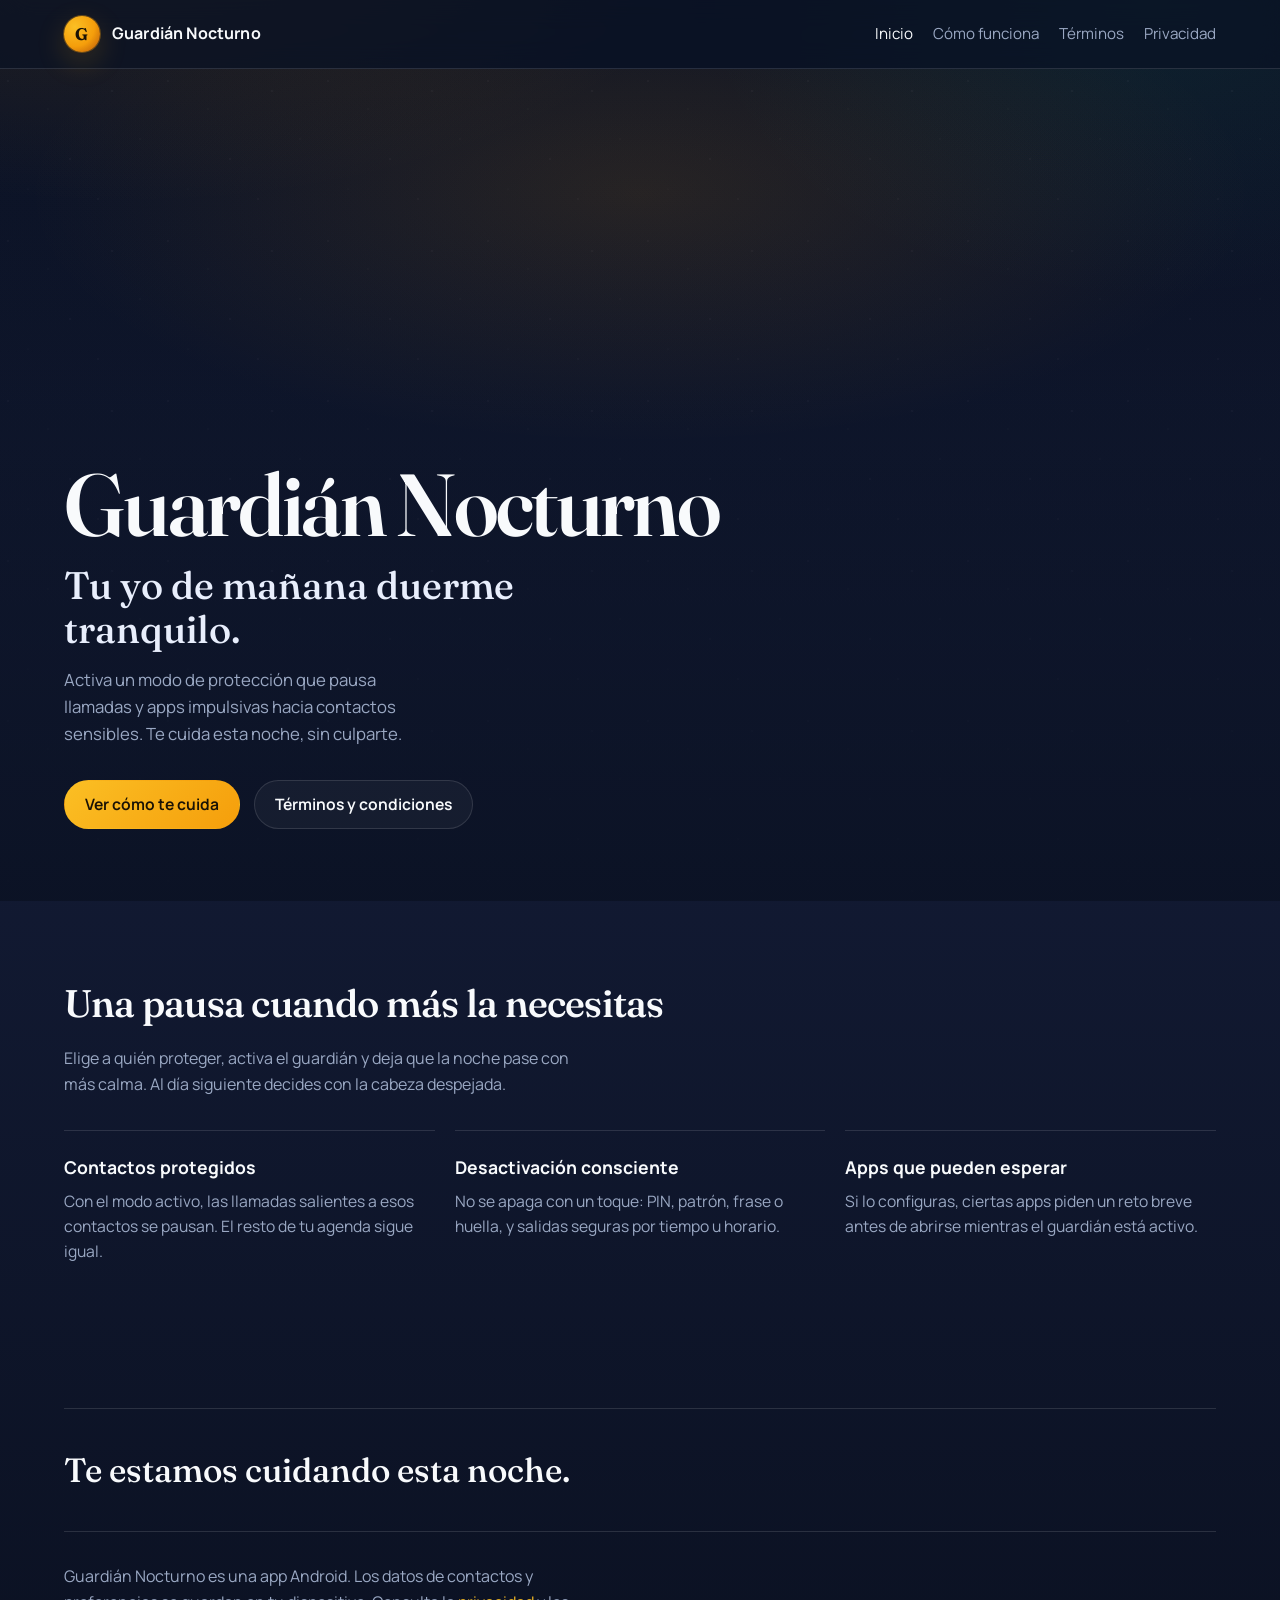
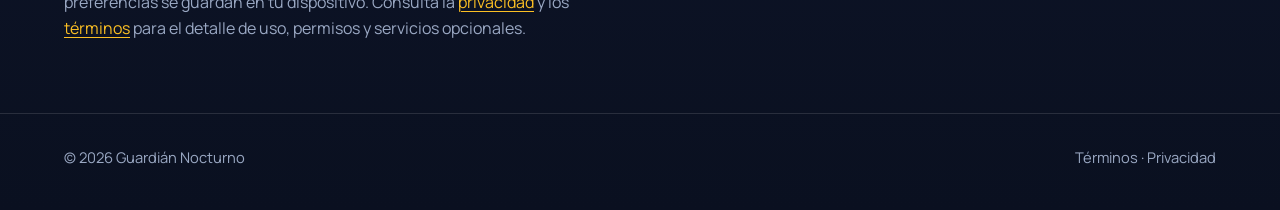
==== index.html @ 55199d0d "Publicar sitio Guardián Nocturno (inicio, términos, privacidad) Co-authored-by: Cursor <cursoragent@" ====
<!DOCTYPE html>
<html lang="es">
<head>
    <meta charset="utf-8" />
    <meta name="viewport" content="width=device-width, initial-scale=1" />
    <title>Guardián Nocturno — Tu yo de mañana duerme tranquilo</title>
    <meta
        name="description"
        content="Guardián Nocturno pausa llamadas y apps impulsivas hacia contactos sensibles durante la noche. Cuidado, sin sermones."
    />
    <link rel="preconnect" href="https://fonts.googleapis.com" />
    <link rel="preconnect" href="https://fonts.gstatic.com" crossorigin />
    <link
        href="https://fonts.googleapis.com/css2?family=Fraunces:opsz,wght@9..144,500;9..144,600&family=Manrope:wght@400;500;650;700&display=swap"
        rel="stylesheet"
    />
    <link rel="stylesheet" href="styles.css" />
</head>
<body>
    <header class="site-header">
        <nav class="nav" aria-label="Principal">
            <a class="brand" href="index.html">
                <span class="brand-mark" aria-hidden="true">G</span>
                <span>Guardián Nocturno</span>
            </a>
            <ul class="nav-links">
                <li><a href="index.html" aria-current="page">Inicio</a></li>
                <li><a href="#como-funciona">Cómo funciona</a></li>
                <li><a href="terminos.html">Términos</a></li>
                <li><a href="privacidad.html">Privacidad</a></li>
            </ul>
        </nav>
    </header>

    <main>
        <section class="hero" aria-label="Presentación">
            <div class="hero-atmosphere" aria-hidden="true"></div>
            <div class="hero-inner">
                <p class="hero-brand">Guardián Nocturno</p>
                <h1 class="hero-title">Tu yo de mañana duerme tranquilo.</h1>
                <p class="hero-lead">
                    Activa un modo de protección que pausa llamadas y apps impulsivas
                    hacia contactos sensibles. Te cuida esta noche, sin culparte.
                </p>
                <div class="cta-row">
                    <a class="button button-primary" href="#como-funciona">Ver cómo te cuida</a>
                    <a class="button button-ghost" href="terminos.html">Términos y condiciones</a>
                </div>
            </div>
        </section>

        <section class="section" id="como-funciona">
            <h2 class="section-title">Una pausa cuando más la necesitas</h2>
            <p class="section-lead">
                Elige a quién proteger, activa el guardián y deja que la noche pase
                con más calma. Al día siguiente decides con la cabeza despejada.
            </p>
            <div class="feature-grid">
                <article class="feature">
                    <h3>Contactos protegidos</h3>
                    <p>
                        Con el modo activo, las llamadas salientes a esos contactos
                        se pausan. El resto de tu agenda sigue igual.
                    </p>
                </article>
                <article class="feature">
                    <h3>Desactivación consciente</h3>
                    <p>
                        No se apaga con un toque: PIN, patrón, frase o huella, y
                        salidas seguras por tiempo u horario.
                    </p>
                </article>
                <article class="feature">
                    <h3>Apps que pueden esperar</h3>
                    <p>
                        Si lo configuras, ciertas apps piden un reto breve antes
                        de abrirse mientras el guardián está activo.
                    </p>
                </article>
            </div>
        </section>

        <section class="section">
            <p class="quote">Te estamos cuidando esta noche.</p>
            <p class="section-lead" style="margin-top: 2rem; margin-bottom: 0;">
                Guardián Nocturno es una app Android. Los datos de contactos y
                preferencias se guardan en tu dispositivo. Consulta la
                <a href="privacidad.html">privacidad</a> y los
                <a href="terminos.html">términos</a> para el detalle de uso,
                permisos y servicios opcionales.
            </p>
        </section>
    </main>

    <footer class="site-footer">
        <div class="footer-inner">
            <span>© <span id="year"></span> Guardián Nocturno</span>
            <span>
                <a href="terminos.html">Términos</a>
                ·
                <a href="privacidad.html">Privacidad</a>
            </span>
        </div>
    </footer>
    <script>
        document.getElementById("year").textContent = String(new Date().getFullYear());
    </script>
</body>
</html>
---- styles.css ----
:root {
    --night: #0b1224;
    --night-mid: #121a33;
    --night-soft: #1c2744;
    --amber: #f59e0b;
    --amber-soft: #fbbf24;
    --text: #f8fafc;
    --muted: #9aa8c3;
    --line: rgba(248, 250, 252, 0.12);
    --success: #34d399;
    --font-display: "Fraunces", Georgia, serif;
    --font-body: "Manrope", "Segoe UI", sans-serif;
    --max: 72rem;
    --radius: 1.25rem;
}

*,
*::before,
*::after {
    box-sizing: border-box;
}

html {
    scroll-behavior: smooth;
}

body {
    margin: 0;
    min-height: 100vh;
    color: var(--text);
    font-family: var(--font-body);
    background:
        radial-gradient(1200px 700px at 10% -10%, rgba(245, 158, 11, 0.16), transparent 55%),
        radial-gradient(900px 600px at 90% 0%, rgba(52, 211, 153, 0.08), transparent 50%),
        linear-gradient(180deg, var(--night) 0%, var(--night-mid) 45%, #0a1020 100%);
    line-height: 1.6;
}

img {
    max-width: 100%;
    display: block;
}

a {
    color: var(--amber-soft);
    text-decoration-thickness: 1px;
    text-underline-offset: 0.18em;
}

a:hover {
    color: #fff;
}

.site-header {
    position: sticky;
    top: 0;
    z-index: 20;
    backdrop-filter: blur(14px);
    background: rgba(11, 18, 36, 0.72);
    border-bottom: 1px solid var(--line);
}

.nav {
    width: min(100% - 2rem, var(--max));
    margin: 0 auto;
    min-height: 4.25rem;
    display: flex;
    align-items: center;
    justify-content: space-between;
    gap: 1rem;
}

.brand {
    display: inline-flex;
    align-items: center;
    gap: 0.75rem;
    color: var(--text);
    text-decoration: none;
    font-weight: 700;
    letter-spacing: 0.01em;
}

.brand-mark {
    width: 2.25rem;
    height: 2.25rem;
    border-radius: 999px;
    display: grid;
    place-items: center;
    background: radial-gradient(circle at 30% 30%, var(--amber-soft), var(--amber) 55%, #b45309);
    color: #1a1205;
    font-family: var(--font-display);
    font-size: 1.05rem;
    box-shadow: 0 0 0 1px rgba(245, 158, 11, 0.35), 0 10px 30px rgba(245, 158, 11, 0.2);
}

.nav-links {
    display: flex;
    align-items: center;
    gap: 1.25rem;
    list-style: none;
    margin: 0;
    padding: 0;
}

.nav-links a {
    color: var(--muted);
    text-decoration: none;
    font-size: 0.95rem;
}

.nav-links a:hover,
.nav-links a[aria-current="page"] {
    color: var(--text);
}

.hero {
    position: relative;
    overflow: hidden;
    min-height: calc(100vh - 4.25rem);
    display: grid;
    align-items: end;
}

.hero-atmosphere {
    position: absolute;
    inset: 0;
    background:
        linear-gradient(180deg, transparent 0%, rgba(11, 18, 36, 0.2) 40%, rgba(11, 18, 36, 0.92) 100%),
        radial-gradient(ellipse 80% 50% at 50% 15%, rgba(245, 158, 11, 0.12), transparent 60%),
        url("data:image/svg+xml,%3Csvg xmlns='http://www.w3.org/2000/svg' width='160' height='160' viewBox='0 0 160 160'%3E%3Cg fill='%23f8fafc' fill-opacity='0.035'%3E%3Ccircle cx='8' cy='12' r='1'/%3E%3Ccircle cx='48' cy='40' r='0.8'/%3E%3Ccircle cx='112' cy='22' r='1.1'/%3E%3Ccircle cx='140' cy='70' r='0.7'/%3E%3Ccircle cx='70' cy='90' r='0.9'/%3E%3Ccircle cx='28' cy='120' r='0.6'/%3E%3Ccircle cx='98' cy='130' r='1'/%3E%3C/g%3E%3C/svg%3E");
    animation: drift 18s ease-in-out infinite alternate;
}

@keyframes drift {
    from {
        transform: scale(1) translateY(0);
    }
    to {
        transform: scale(1.04) translateY(-1.5%);
    }
}

.hero-inner {
    position: relative;
    width: min(100% - 2rem, var(--max));
    margin: 0 auto;
    padding: 5rem 0 4.5rem;
}

.hero-brand {
    margin: 0 0 1rem;
    font-family: var(--font-display);
    font-size: clamp(3rem, 8vw, 5.5rem);
    line-height: 0.95;
    letter-spacing: -0.03em;
    font-weight: 600;
    opacity: 0;
    transform: translateY(18px);
    animation: rise 0.9s ease forwards 0.1s;
}

.hero-title {
    margin: 0 0 1rem;
    max-width: 18ch;
    font-family: var(--font-display);
    font-size: clamp(1.6rem, 3.4vw, 2.4rem);
    font-weight: 500;
    line-height: 1.15;
    color: #e8eefc;
    opacity: 0;
    transform: translateY(18px);
    animation: rise 0.9s ease forwards 0.28s;
}

.hero-lead {
    margin: 0 0 2rem;
    max-width: 38ch;
    color: var(--muted);
    font-size: 1.05rem;
    opacity: 0;
    transform: translateY(18px);
    animation: rise 0.9s ease forwards 0.42s;
}

@keyframes rise {
    to {
        opacity: 1;
        transform: translateY(0);
    }
}

.cta-row {
    display: flex;
    flex-wrap: wrap;
    gap: 0.85rem;
    opacity: 0;
    transform: translateY(18px);
    animation: rise 0.9s ease forwards 0.56s;
}

.button {
    display: inline-flex;
    align-items: center;
    justify-content: center;
    min-height: 3rem;
    padding: 0.7rem 1.25rem;
    border-radius: 999px;
    border: 1px solid transparent;
    font-weight: 650;
    font-size: 0.98rem;
    text-decoration: none;
    transition: transform 0.2s ease, background 0.2s ease, border-color 0.2s ease;
}

.button:hover {
    transform: translateY(-1px);
}

.button-primary {
    background: linear-gradient(135deg, var(--amber-soft), var(--amber));
    color: #1a1205;
}

.button-primary:hover {
    color: #1a1205;
}

.button-ghost {
    background: rgba(248, 250, 252, 0.04);
    border-color: var(--line);
    color: var(--text);
}

.section {
    width: min(100% - 2rem, var(--max));
    margin: 0 auto;
    padding: 4.5rem 0;
}

.section-title {
    margin: 0 0 0.75rem;
    font-family: var(--font-display);
    font-size: clamp(1.8rem, 3vw, 2.4rem);
    font-weight: 550;
    letter-spacing: -0.02em;
}

.section-lead {
    margin: 0 0 2rem;
    max-width: 52ch;
    color: var(--muted);
}

.feature-grid {
    display: grid;
    gap: 1.25rem;
    grid-template-columns: repeat(3, minmax(0, 1fr));
}

.feature {
    padding: 1.4rem 0 0;
    border-top: 1px solid var(--line);
}

.feature h3 {
    margin: 0 0 0.5rem;
    font-size: 1.1rem;
}

.feature p {
    margin: 0;
    color: var(--muted);
    font-size: 0.98rem;
}

.quote {
    margin: 0;
    padding: 2.5rem 0;
    border-top: 1px solid var(--line);
    border-bottom: 1px solid var(--line);
    font-family: var(--font-display);
    font-size: clamp(1.5rem, 3vw, 2.1rem);
    line-height: 1.25;
    font-weight: 500;
}

.legal-page {
    width: min(100% - 2rem, 48rem);
    margin: 0 auto;
    padding: 3.5rem 0 5rem;
}

.legal-page h1 {
    margin: 0 0 0.5rem;
    font-family: var(--font-display);
    font-size: clamp(2rem, 4vw, 2.8rem);
    letter-spacing: -0.02em;
}

.legal-meta {
    margin: 0 0 2.5rem;
    color: var(--muted);
    font-size: 0.95rem;
}

.legal-page h2 {
    margin: 2.25rem 0 0.75rem;
    font-size: 1.2rem;
}

.legal-page p,
.legal-page li {
    color: #d5deef;
}

.legal-page ul {
    padding-left: 1.2rem;
}

.site-footer {
    border-top: 1px solid var(--line);
    padding: 2rem 0 2.5rem;
}

.footer-inner {
    width: min(100% - 2rem, var(--max));
    margin: 0 auto;
    display: flex;
    flex-wrap: wrap;
    gap: 1rem;
    justify-content: space-between;
    color: var(--muted);
    font-size: 0.92rem;
}

.footer-inner a {
    color: var(--muted);
    text-decoration: none;
}

.footer-inner a:hover {
    color: var(--text);
}

@media (max-width: 860px) {
    .feature-grid {
        grid-template-columns: 1fr;
    }

    .hero-inner {
        padding-top: 4rem;
    }
}

@media (prefers-reduced-motion: reduce) {
    html {
        scroll-behavior: auto;
    }

    .hero-atmosphere,
    .hero-brand,
    .hero-title,
    .hero-lead,
    .cta-row {
        animation: none;
        opacity: 1;
        transform: none;
    }
}
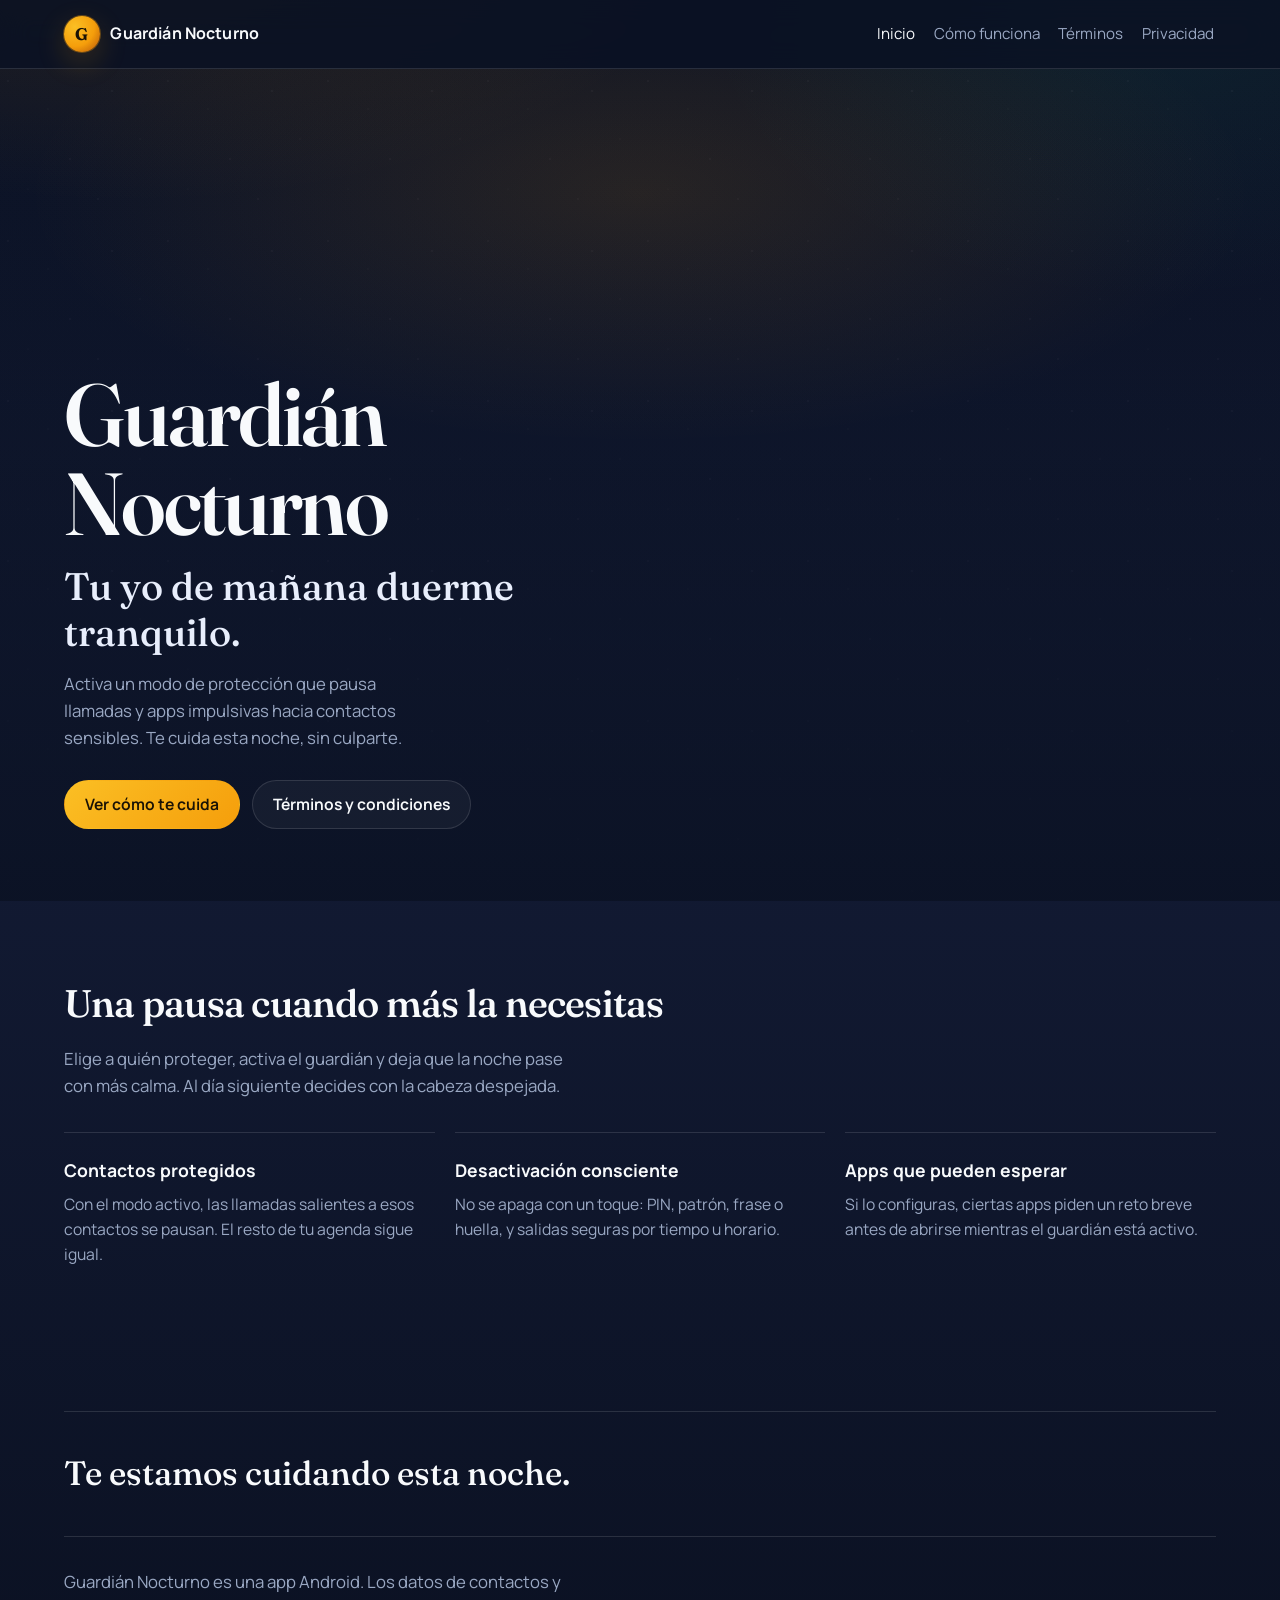
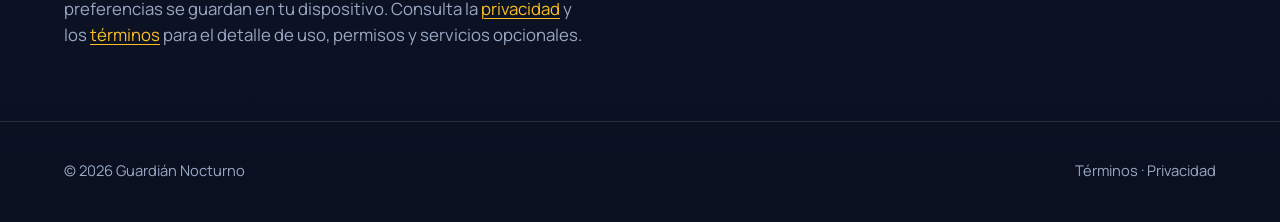
==== commit 79e8cfa3: "Actualizar web: móvil, menú adaptable y textos sin datos sensibles. Co-authored-by: Cursor <cursorag" ====
--- a/index.html
+++ b/index.html
@@ -2,7 +2,10 @@
 <html lang="es">
 <head>
     <meta charset="utf-8" />
-    <meta name="viewport" content="width=device-width, initial-scale=1" />
+    <meta
+        name="viewport"
+        content="width=device-width, initial-scale=1, viewport-fit=cover"
+    />
     <title>Guardián Nocturno — Tu yo de mañana duerme tranquilo</title>
     <meta
         name="description"
--- a/styles.css
+++ b/styles.css
@@ -12,6 +12,12 @@
     --font-body: "Manrope", "Segoe UI", sans-serif;
     --max: 72rem;
     --radius: 1.25rem;
+    --page-gutter: clamp(1rem, 4vw, 1.5rem);
+    --header-h: 4.25rem;
+    --safe-top: env(safe-area-inset-top, 0px);
+    --safe-bottom: env(safe-area-inset-bottom, 0px);
+    --safe-left: env(safe-area-inset-left, 0px);
+    --safe-right: env(safe-area-inset-right, 0px);
 }
 
 *,
@@ -22,11 +28,14 @@
 
 html {
     scroll-behavior: smooth;
+    -webkit-text-size-adjust: 100%;
+    text-size-adjust: 100%;
 }
 
 body {
     margin: 0;
     min-height: 100vh;
+    min-height: 100dvh;
     color: var(--text);
     font-family: var(--font-body);
     background:
@@ -34,10 +43,14 @@
         radial-gradient(900px 600px at 90% 0%, rgba(52, 211, 153, 0.08), transparent 50%),
         linear-gradient(180deg, var(--night) 0%, var(--night-mid) 45%, #0a1020 100%);
     line-height: 1.6;
+    overflow-x: hidden;
+    padding-left: var(--safe-left);
+    padding-right: var(--safe-right);
 }
 
 img {
     max-width: 100%;
+    height: auto;
     display: block;
 }
 
@@ -56,33 +69,44 @@
     top: 0;
     z-index: 20;
     backdrop-filter: blur(14px);
-    background: rgba(11, 18, 36, 0.72);
+    background: rgba(11, 18, 36, 0.86);
     border-bottom: 1px solid var(--line);
+    padding-top: var(--safe-top);
 }
 
 .nav {
-    width: min(100% - 2rem, var(--max));
+    width: min(100% - (var(--page-gutter) * 2), var(--max));
     margin: 0 auto;
-    min-height: 4.25rem;
+    min-height: var(--header-h);
     display: flex;
     align-items: center;
     justify-content: space-between;
-    gap: 1rem;
+    gap: 0.75rem 1.25rem;
+    padding: 0.65rem 0;
 }
 
 .brand {
     display: inline-flex;
     align-items: center;
-    gap: 0.75rem;
+    gap: 0.65rem;
     color: var(--text);
     text-decoration: none;
     font-weight: 700;
     letter-spacing: 0.01em;
+    min-width: 0;
+    flex-shrink: 1;
+}
+
+.brand > span:last-child {
+    white-space: nowrap;
+    overflow: hidden;
+    text-overflow: ellipsis;
 }
 
 .brand-mark {
     width: 2.25rem;
     height: 2.25rem;
+    flex-shrink: 0;
     border-radius: 999px;
     display: grid;
     place-items: center;
@@ -96,7 +120,9 @@
 .nav-links {
     display: flex;
     align-items: center;
-    gap: 1.25rem;
+    flex-wrap: wrap;
+    justify-content: flex-end;
+    gap: 0.35rem 0.85rem;
     list-style: none;
     margin: 0;
     padding: 0;
@@ -106,6 +132,10 @@
     color: var(--muted);
     text-decoration: none;
     font-size: 0.95rem;
+    display: inline-flex;
+    align-items: center;
+    min-height: 2.5rem;
+    padding: 0.2rem 0.15rem;
 }
 
 .nav-links a:hover,
@@ -116,7 +146,8 @@
 .hero {
     position: relative;
     overflow: hidden;
-    min-height: calc(100vh - 4.25rem);
+    min-height: calc(100vh - var(--header-h) - var(--safe-top));
+    min-height: calc(100dvh - var(--header-h) - var(--safe-top));
     display: grid;
     align-items: end;
 }
@@ -142,30 +173,33 @@
 
 .hero-inner {
     position: relative;
-    width: min(100% - 2rem, var(--max));
+    width: min(100% - (var(--page-gutter) * 2), var(--max));
     margin: 0 auto;
-    padding: 5rem 0 4.5rem;
+    padding: clamp(2.5rem, 8vw, 5rem) 0 clamp(2.75rem, 7vw, 4.5rem);
 }
 
 .hero-brand {
-    margin: 0 0 1rem;
-    font-family: var(--font-display);
-    font-size: clamp(3rem, 8vw, 5.5rem);
-    line-height: 0.95;
+    margin: 0 0 0.85rem;
+    font-family: var(--font-display);
+    font-size: clamp(2.15rem, 9vw, 5.5rem);
+    line-height: 1.02;
     letter-spacing: -0.03em;
     font-weight: 600;
+    max-width: 12ch;
     opacity: 0;
     transform: translateY(18px);
     animation: rise 0.9s ease forwards 0.1s;
+    overflow-wrap: anywhere;
+    hyphens: auto;
 }
 
 .hero-title {
     margin: 0 0 1rem;
-    max-width: 18ch;
-    font-family: var(--font-display);
-    font-size: clamp(1.6rem, 3.4vw, 2.4rem);
+    max-width: 22ch;
+    font-family: var(--font-display);
+    font-size: clamp(1.35rem, 4.5vw, 2.4rem);
     font-weight: 500;
-    line-height: 1.15;
+    line-height: 1.2;
     color: #e8eefc;
     opacity: 0;
     transform: translateY(18px);
@@ -173,10 +207,10 @@
 }
 
 .hero-lead {
-    margin: 0 0 2rem;
+    margin: 0 0 1.75rem;
     max-width: 38ch;
     color: var(--muted);
-    font-size: 1.05rem;
+    font-size: clamp(0.98rem, 2.8vw, 1.05rem);
     opacity: 0;
     transform: translateY(18px);
     animation: rise 0.9s ease forwards 0.42s;
@@ -192,7 +226,7 @@
 .cta-row {
     display: flex;
     flex-wrap: wrap;
-    gap: 0.85rem;
+    gap: 0.75rem;
     opacity: 0;
     transform: translateY(18px);
     animation: rise 0.9s ease forwards 0.56s;
@@ -209,7 +243,9 @@
     font-weight: 650;
     font-size: 0.98rem;
     text-decoration: none;
+    text-align: center;
     transition: transform 0.2s ease, background 0.2s ease, border-color 0.2s ease;
+    touch-action: manipulation;
 }
 
 .button:hover {
@@ -232,15 +268,15 @@
 }
 
 .section {
-    width: min(100% - 2rem, var(--max));
+    width: min(100% - (var(--page-gutter) * 2), var(--max));
     margin: 0 auto;
-    padding: 4.5rem 0;
+    padding: clamp(2.75rem, 8vw, 4.5rem) 0;
 }
 
 .section-title {
     margin: 0 0 0.75rem;
     font-family: var(--font-display);
-    font-size: clamp(1.8rem, 3vw, 2.4rem);
+    font-size: clamp(1.55rem, 5vw, 2.4rem);
     font-weight: 550;
     letter-spacing: -0.02em;
 }
@@ -249,6 +285,7 @@
     margin: 0 0 2rem;
     max-width: 52ch;
     color: var(--muted);
+    font-size: clamp(0.98rem, 2.8vw, 1.05rem);
 }
 
 .feature-grid {
@@ -275,60 +312,68 @@
 
 .quote {
     margin: 0;
-    padding: 2.5rem 0;
+    padding: clamp(1.75rem, 5vw, 2.5rem) 0;
     border-top: 1px solid var(--line);
     border-bottom: 1px solid var(--line);
     font-family: var(--font-display);
-    font-size: clamp(1.5rem, 3vw, 2.1rem);
-    line-height: 1.25;
+    font-size: clamp(1.35rem, 4.5vw, 2.1rem);
+    line-height: 1.3;
     font-weight: 500;
 }
 
 .legal-page {
-    width: min(100% - 2rem, 48rem);
+    width: min(100% - (var(--page-gutter) * 2), 48rem);
     margin: 0 auto;
-    padding: 3.5rem 0 5rem;
+    padding: clamp(2rem, 6vw, 3.5rem) 0 calc(3.5rem + var(--safe-bottom));
 }
 
 .legal-page h1 {
     margin: 0 0 0.5rem;
     font-family: var(--font-display);
-    font-size: clamp(2rem, 4vw, 2.8rem);
+    font-size: clamp(1.75rem, 6vw, 2.8rem);
     letter-spacing: -0.02em;
+    line-height: 1.15;
 }
 
 .legal-meta {
-    margin: 0 0 2.5rem;
+    margin: 0 0 2rem;
     color: var(--muted);
     font-size: 0.95rem;
 }
 
 .legal-page h2 {
-    margin: 2.25rem 0 0.75rem;
-    font-size: 1.2rem;
+    margin: 2rem 0 0.75rem;
+    font-size: 1.15rem;
 }
 
 .legal-page p,
 .legal-page li {
     color: #d5deef;
+    overflow-wrap: anywhere;
 }
 
 .legal-page ul {
-    padding-left: 1.2rem;
+    padding-left: 1.15rem;
+    margin: 0.5rem 0 0;
+}
+
+.legal-page li + li {
+    margin-top: 0.4rem;
 }
 
 .site-footer {
     border-top: 1px solid var(--line);
-    padding: 2rem 0 2.5rem;
+    padding: 1.75rem 0 calc(2rem + var(--safe-bottom));
 }
 
 .footer-inner {
-    width: min(100% - 2rem, var(--max));
+    width: min(100% - (var(--page-gutter) * 2), var(--max));
     margin: 0 auto;
     display: flex;
     flex-wrap: wrap;
-    gap: 1rem;
+    gap: 0.75rem 1rem;
     justify-content: space-between;
+    align-items: center;
     color: var(--muted);
     font-size: 0.92rem;
 }
@@ -336,19 +381,97 @@
 .footer-inner a {
     color: var(--muted);
     text-decoration: none;
+    display: inline-flex;
+    min-height: 2.5rem;
+    align-items: center;
 }
 
 .footer-inner a:hover {
     color: var(--text);
 }
 
+/* —— Móvil / tablets pequeñas —— */
 @media (max-width: 860px) {
+    .nav {
+        flex-direction: column;
+        align-items: stretch;
+        gap: 0.35rem;
+        min-height: 0;
+        padding: 0.75rem 0 0.85rem;
+    }
+
+    .brand {
+        width: 100%;
+    }
+
+    .nav-links {
+        width: 100%;
+        justify-content: flex-start;
+        gap: 0.15rem 0.35rem;
+        row-gap: 0.1rem;
+    }
+
+    .nav-links a {
+        font-size: 0.9rem;
+        padding: 0.15rem 0.45rem;
+        border-radius: 999px;
+        background: rgba(248, 250, 252, 0.04);
+    }
+
+    .nav-links a[aria-current="page"] {
+        background: rgba(245, 158, 11, 0.14);
+        color: var(--amber-soft);
+    }
+
     .feature-grid {
         grid-template-columns: 1fr;
     }
 
+    .cta-row {
+        flex-direction: column;
+        align-items: stretch;
+    }
+
+    .button {
+        width: 100%;
+    }
+
+    .hero {
+        min-height: auto;
+        align-items: start;
+    }
+
     .hero-inner {
-        padding-top: 4rem;
+        padding-top: 2.25rem;
+        padding-bottom: 2.5rem;
+    }
+
+    .footer-inner {
+        flex-direction: column;
+        align-items: flex-start;
+    }
+}
+
+@media (max-width: 420px) {
+    .brand > span:last-child {
+        font-size: 0.95rem;
+    }
+
+    .hero-brand {
+        max-width: none;
+        font-size: clamp(2rem, 11vw, 2.6rem);
+    }
+
+    .nav-links {
+        display: grid;
+        grid-template-columns: repeat(2, minmax(0, 1fr));
+        gap: 0.4rem;
+    }
+
+    .nav-links a {
+        justify-content: center;
+        text-align: center;
+        min-height: 2.65rem;
     }
 }
 
